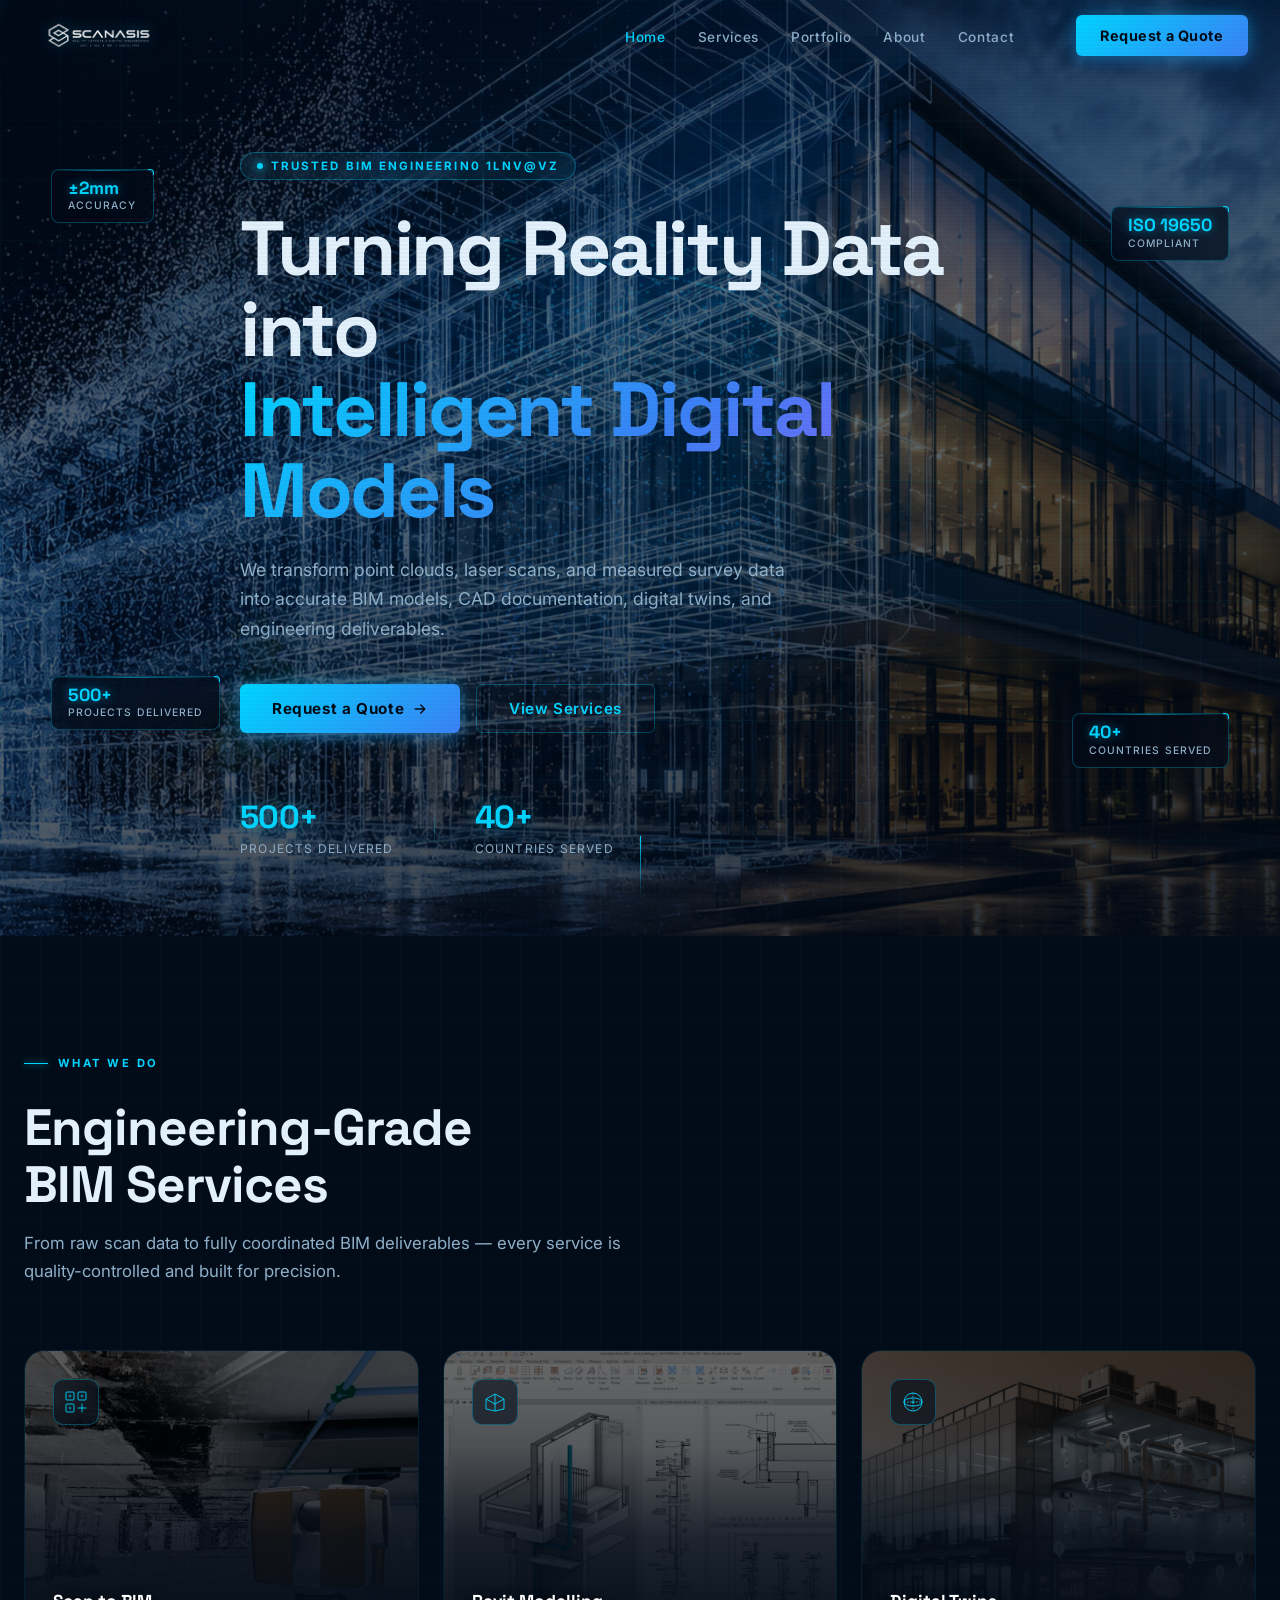
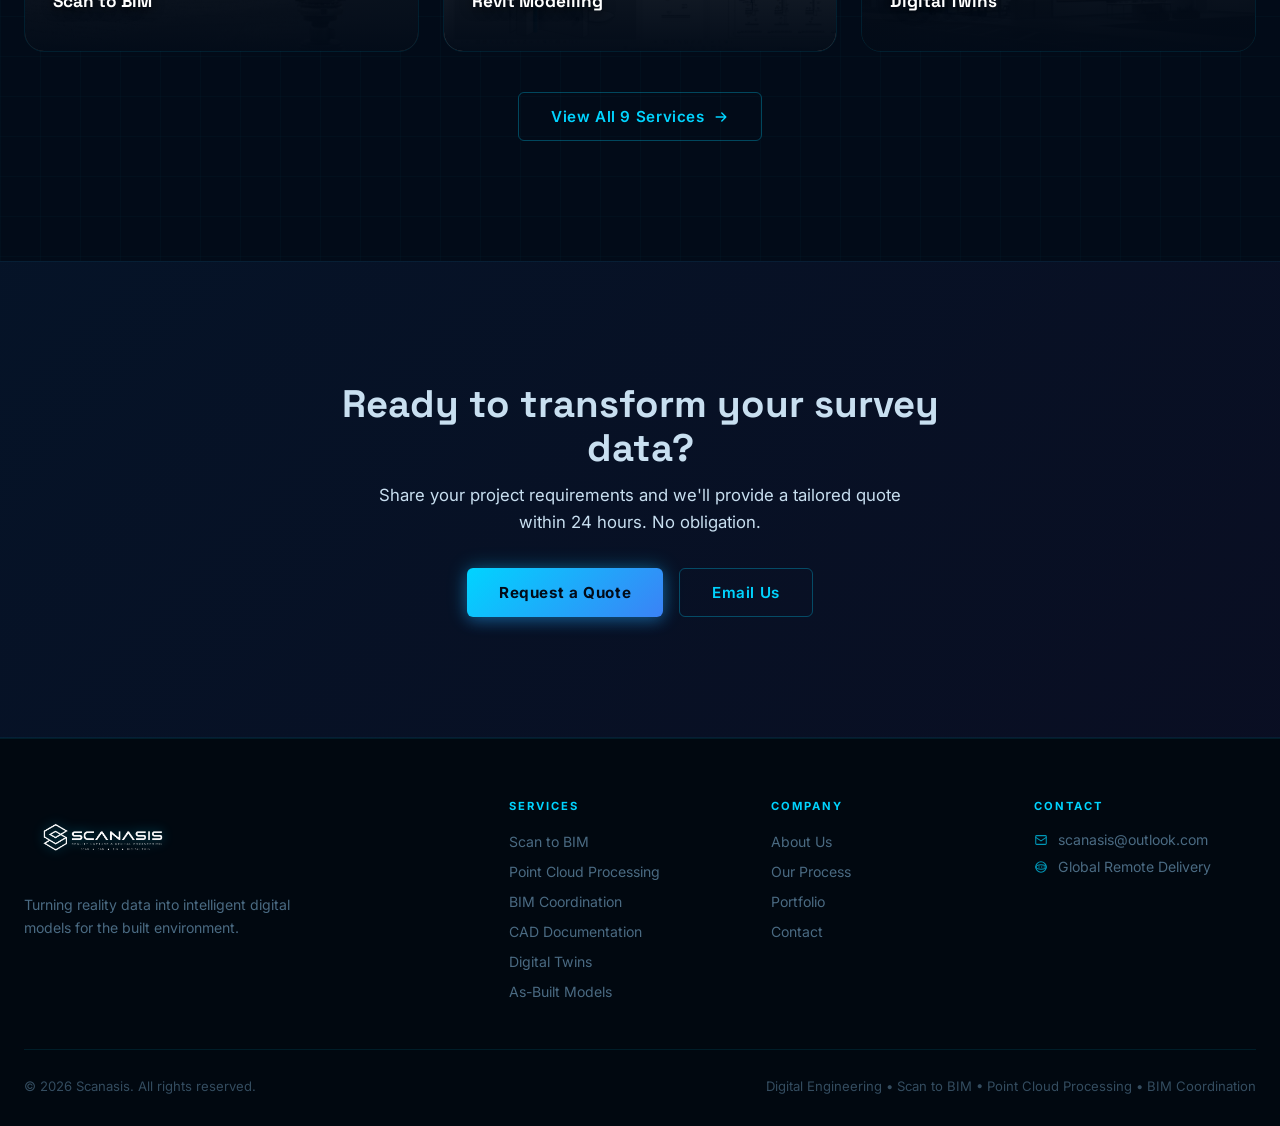
==== index.html @ 8cde8c89 "Add files via upload" ====
<!DOCTYPE html>
<html lang="en">
<head>
  <meta charset="UTF-8" />
  <meta name="viewport" content="width=device-width, initial-scale=1.0" />
  <title>Scanasis | Scan to BIM &amp; Point Cloud Processing Specialists</title>
  <meta name="description" content="Scanasis transforms point clouds, laser scans, and measured survey data into accurate BIM models, CAD documentation, digital twins, and engineering deliverables." />
  <meta name="keywords" content="Scan to BIM, Point Cloud Processing, Revit Modelling, As-Built Models, Measured Building Surveys, BIM Consulting, Digital Twins, BIM Coordination" />
  <meta name="author" content="Scanasis" />
  <meta name="robots" content="index, follow" />
  <meta property="og:title" content="Scanasis | Scan to BIM &amp; Point Cloud Processing" />
  <meta property="og:description" content="We transform point clouds, laser scans, and measured survey data into accurate BIM models, CAD documentation, digital twins, and engineering deliverables." />
  <meta property="og:image" content="assets/bim-hero.jpg" />
  <meta property="og:type" content="website" />
  <meta name="twitter:card" content="summary_large_image" />
  <link rel="preconnect" href="https://fonts.googleapis.com" />
  <link rel="preconnect" href="https://fonts.gstatic.com" crossorigin />
  <link href="https://fonts.googleapis.com/css2?family=Inter:wght@300;400;500;600;700;800;900&family=Space+Grotesk:wght@400;500;600;700&display=swap" rel="stylesheet" />
  <link rel="stylesheet" href="style.css" />
  <link rel="icon" href="data:image/svg+xml,<svg xmlns='http://www.w3.org/2000/svg' viewBox='0 0 32 32'><rect width='32' height='32' rx='6' fill='%230c1929'/><text y='22' x='4' font-size='18' fill='%233b82f6'>S</text></svg>" />
</head>
<body>

  <nav class="nav" id="nav" role="navigation" aria-label="Main navigation">
    <div class="nav-inner">
      <a href="index.html" class="nav-logo" aria-label="Scanasis Home">
        <img src="assets/scanasis-logo.png" alt="Scanasis Logo" class="nav-logo-img" />
      </a>
      <ul class="nav-links" role="list">
        <li><a href="index.html" class="nav-link" aria-current="page">Home</a></li>
        <li><a href="services.html" class="nav-link">Services</a></li>
        <li><a href="portfolio.html" class="nav-link">Portfolio</a></li>
        <li><a href="about.html" class="nav-link">About</a></li>
        <li><a href="contact.html" class="nav-link">Contact</a></li>
      </ul>
      <a href="contact.html" class="nav-cta btn btn-primary">Request a Quote</a>
      <button class="nav-toggle" id="navToggle" aria-label="Toggle navigation" aria-expanded="false">
        <span class="hamburger-line"></span>
        <span class="hamburger-line"></span>
        <span class="hamburger-line"></span>
      </button>
    </div>
    <div class="nav-mobile" id="navMobile" aria-hidden="true">
      <ul role="list">
        <li><a href="index.html" class="nav-mobile-link">Home</a></li>
        <li><a href="services.html" class="nav-mobile-link">Services</a></li>
        <li><a href="portfolio.html" class="nav-mobile-link">Portfolio</a></li>
        <li><a href="about.html" class="nav-mobile-link">About</a></li>
        <li><a href="contact.html" class="nav-mobile-link">Contact</a></li>
      </ul>
      <a href="contact.html" class="btn btn-primary nav-mobile-cta">Request a Quote</a>
    </div>
  </nav>

  <section id="home" class="hero" aria-label="Hero">
    <div class="hero-bg" role="img" aria-label="BIM point cloud visualization"></div>
    <div class="hero-overlay"></div>
    <div class="hero-grid" aria-hidden="true"></div>
    <div class="lidar-sweep" aria-hidden="true"></div>
    <canvas id="pc-canvas" aria-hidden="true"></canvas>

    <div class="hero-hud-chips" aria-hidden="true">
      <div class="hud-chip hud-chip-tl" style="--chip-del:0.7s">
        <div class="hud-chip-corner" aria-hidden="true"></div>
        <span class="hud-chip-val">±2mm</span>
        <span class="hud-chip-lbl">Accuracy</span>
      </div>
      <div class="hud-chip hud-chip-tr" style="--chip-del:1.0s">
        <div class="hud-chip-corner" aria-hidden="true"></div>
        <span class="hud-chip-val">ISO 19650</span>
        <span class="hud-chip-lbl">Compliant</span>
      </div>
      <div class="hud-chip hud-chip-bl" style="--chip-del:1.3s">
        <div class="hud-chip-corner" aria-hidden="true"></div>
        <span class="hud-chip-val">500+</span>
        <span class="hud-chip-lbl">Projects Delivered</span>
      </div>
      <div class="hud-chip hud-chip-br" style="--chip-del:1.6s">
        <div class="hud-chip-corner" aria-hidden="true"></div>
        <span class="hud-chip-val">40+</span>
        <span class="hud-chip-lbl">Countries Served</span>
      </div>
    </div>

    <div class="container hero-container">
      <div class="hero-badge reveal-fade" data-delay="0">
        <span class="badge-dot"></span>
        Trusted BIM Engineering Partner
      </div>
      <h1 class="hero-headline reveal-fade" data-delay="100">
        Turning Reality Data into<br />
        <span class="gradient-text">Intelligent Digital Models</span>
      </h1>
      <p class="hero-sub reveal-fade" data-delay="200">
        We transform point clouds, laser scans, and measured survey data into accurate BIM models,
        CAD documentation, digital twins, and engineering deliverables.
      </p>
      <div class="hero-ctas reveal-fade" data-delay="300">
        <a href="contact.html" class="btn btn-primary btn-lg">
          Request a Quote
          <svg class="btn-icon" viewBox="0 0 20 20" fill="none" xmlns="http://www.w3.org/2000/svg" aria-hidden="true">
            <path d="M4 10h12M11 5l5 5-5 5" stroke="currentColor" stroke-width="1.8" stroke-linecap="round" stroke-linejoin="round"/>
          </svg>
        </a>
        <a href="services.html" class="btn btn-ghost btn-lg">View Services</a>
      </div>
      <div class="hero-stats reveal-fade" data-delay="400">
        <div class="hero-stat">
          <span class="stat-number">500+</span>
          <span class="stat-label">Projects Delivered</span>
        </div>
        <div class="hero-stat-divider" aria-hidden="true"></div>
        <div class="hero-stat">
          <span class="stat-number">40+</span>
          <span class="stat-label">Countries Served</span>
        </div>
      </div>
    </div>
    <div class="scroll-indicator reveal-fade" data-delay="600" aria-label="Scroll down">
      <span class="scroll-line"></span>
    </div>
  </section>

  <section class="section services-section" aria-label="Featured Services">
    <div class="container">
      <div class="section-header reveal-up">
        <p class="section-tag">What We Do</p>
        <h2 class="section-title">Engineering-Grade<br />BIM Services</h2>
        <p class="section-desc">From raw scan data to fully coordinated BIM deliverables — every service is quality-controlled and built for precision.</p>
      </div>
      <div class="home-featured-grid">

        <article class="service-card reveal-card" data-delay="0" style="--tile-img:url('assets/svc-scan-bim.jpg')">
          <div class="tile-img-bg"></div>
          <div class="tile-overlay"></div>
          <div class="service-card-inner">
            <div class="service-tile-top">
              <div class="service-icon-wrap">
                <svg class="service-icon" viewBox="0 0 48 48" fill="none" xmlns="http://www.w3.org/2000/svg" aria-hidden="true">
                  <rect x="4" y="4" width="16" height="16" rx="2" stroke="currentColor" stroke-width="1.8"/>
                  <rect x="28" y="4" width="16" height="16" rx="2" stroke="currentColor" stroke-width="1.8"/>
                  <rect x="4" y="28" width="16" height="16" rx="2" stroke="currentColor" stroke-width="1.8"/>
                  <path d="M28 36h16M36 28v16" stroke="currentColor" stroke-width="1.8" stroke-linecap="round"/>
                  <circle cx="12" cy="12" r="3" fill="currentColor" opacity="0.5"/>
                  <circle cx="36" cy="12" r="3" fill="currentColor" opacity="0.5"/>
                  <circle cx="12" cy="36" r="3" fill="currentColor" opacity="0.5"/>
                </svg>
              </div>
            </div>
            <div class="service-tile-bottom">
              <h3 class="service-title">Scan to BIM</h3>
              <div class="service-tile-reveal">
                <p class="service-desc">Convert point cloud data from laser scanners into LOD-specified BIM models ready for design, construction, and facilities management.</p>
                <div class="service-tags"><span class="tag">LOD 200–400</span><span class="tag">Revit</span></div>
              </div>
            </div>
          </div>
        </article>

        <article class="service-card reveal-card" data-delay="80" style="--tile-img:url('assets/svc-revit.jpg')">
          <div class="tile-img-bg"></div>
          <div class="tile-overlay"></div>
          <div class="service-card-inner">
            <div class="service-tile-top">
              <div class="service-icon-wrap">
                <svg class="service-icon" viewBox="0 0 48 48" fill="none" xmlns="http://www.w3.org/2000/svg" aria-hidden="true">
                  <path d="M6 38V18L24 8l18 10v20L24 42 6 38z" stroke="currentColor" stroke-width="1.8" stroke-linejoin="round"/>
                  <path d="M24 8v34M6 18l18 10 18-10" stroke="currentColor" stroke-width="1.8" stroke-linejoin="round"/>
                </svg>
              </div>
            </div>
            <div class="service-tile-bottom">
              <h3 class="service-title">Revit Modelling</h3>
              <div class="service-tile-reveal">
                <p class="service-desc">Expert Autodesk Revit modelling for architectural, structural, and MEP systems with full parametric intelligence and schedule outputs.</p>
                <div class="service-tags"><span class="tag">Architectural</span><span class="tag">MEP</span></div>
              </div>
            </div>
          </div>
        </article>

        <article class="service-card reveal-card" data-delay="160" style="--tile-img:url('assets/svc-digital-twin.jpg')">
          <div class="tile-img-bg"></div>
          <div class="tile-overlay"></div>
          <div class="service-card-inner">
            <div class="service-tile-top">
              <div class="service-icon-wrap">
                <svg class="service-icon" viewBox="0 0 48 48" fill="none" xmlns="http://www.w3.org/2000/svg" aria-hidden="true">
                  <ellipse cx="24" cy="24" rx="18" ry="18" stroke="currentColor" stroke-width="1.8"/>
                  <ellipse cx="24" cy="24" rx="18" ry="8" stroke="currentColor" stroke-width="1.8"/>
                  <path d="M24 6v36M6 24h36" stroke="currentColor" stroke-width="1.5" stroke-dasharray="3 3"/>
                  <circle cx="24" cy="24" r="3" fill="currentColor" opacity="0.6"/>
                </svg>
              </div>
            </div>
            <div class="service-tile-bottom">
              <h3 class="service-title">Digital Twins</h3>
              <div class="service-tile-reveal">
                <p class="service-desc">Intelligent digital replicas of physical assets that integrate live data, enabling facility monitoring, predictive maintenance, and lifecycle management.</p>
                <div class="service-tags"><span class="tag">IoT Ready</span><span class="tag">GIS</span></div>
              </div>
            </div>
          </div>
        </article>

      </div>
      <div class="home-services-cta-wrap reveal-up" data-delay="200">
        <a href="services.html" class="btn btn-ghost btn-lg">
          View All 9 Services
          <svg class="btn-icon" viewBox="0 0 20 20" fill="none" xmlns="http://www.w3.org/2000/svg" aria-hidden="true">
            <path d="M4 10h12M11 5l5 5-5 5" stroke="currentColor" stroke-width="1.8" stroke-linecap="round" stroke-linejoin="round"/>
          </svg>
        </a>
      </div>
    </div>
  </section>

  <section class="section cta-section" aria-label="Get in Touch">
    <div class="container">
      <div class="cta-content reveal-up">
        <h2 class="cta-headline">Ready to transform your survey data?</h2>
        <p class="cta-sub">Share your project requirements and we'll provide a tailored quote within 24 hours. No obligation.</p>
        <div class="cta-actions">
          <a href="contact.html" class="btn btn-primary btn-lg">Request a Quote</a>
          <a href="mailto:scanasis@outlook.com" class="btn btn-ghost btn-lg">Email Us</a>
        </div>
      </div>
    </div>
  </section>

  <footer class="footer" role="contentinfo">
    <div class="container footer-container">
      <div class="footer-top">
        <div class="footer-brand">
          <a href="index.html" class="footer-logo" aria-label="Scanasis Home">
            <img src="assets/scanasis-logo.png" alt="Scanasis" class="footer-logo-img" loading="lazy" />
          </a>
          <p class="footer-tagline">Turning reality data into intelligent digital models for the built environment.</p>
        </div>
        <div class="footer-col">
          <h4 class="footer-col-title">Services</h4>
          <ul class="footer-links" role="list">
            <li><a href="services.html" class="footer-link">Scan to BIM</a></li>
            <li><a href="services.html" class="footer-link">Point Cloud Processing</a></li>
            <li><a href="services.html" class="footer-link">BIM Coordination</a></li>
            <li><a href="services.html" class="footer-link">CAD Documentation</a></li>
            <li><a href="services.html" class="footer-link">Digital Twins</a></li>
            <li><a href="services.html" class="footer-link">As-Built Models</a></li>
          </ul>
        </div>
        <div class="footer-col">
          <h4 class="footer-col-title">Company</h4>
          <ul class="footer-links" role="list">
            <li><a href="about.html" class="footer-link">About Us</a></li>
            <li><a href="services.html" class="footer-link">Our Process</a></li>
            <li><a href="portfolio.html" class="footer-link">Portfolio</a></li>
            <li><a href="contact.html" class="footer-link">Contact</a></li>
          </ul>
        </div>
        <div class="footer-col">
          <h4 class="footer-col-title">Contact</h4>
          <ul class="footer-links footer-contact-list" role="list">
            <li>
              <svg viewBox="0 0 16 16" fill="none" xmlns="http://www.w3.org/2000/svg" aria-hidden="true">
                <path d="M2 4a1 1 0 011-1h10a1 1 0 011 1v8a1 1 0 01-1 1H3a1 1 0 01-1-1V4z" stroke="currentColor" stroke-width="1.2"/>
                <path d="M2 5l6 4 6-4" stroke="currentColor" stroke-width="1.2" stroke-linecap="round"/>
              </svg>
              <a href="mailto:scanasis@outlook.com" class="footer-link">scanasis@outlook.com</a>
            </li>
            <li>
              <svg viewBox="0 0 16 16" fill="none" xmlns="http://www.w3.org/2000/svg" aria-hidden="true">
                <circle cx="8" cy="8" r="6" stroke="currentColor" stroke-width="1.2"/>
                <ellipse cx="8" cy="8" rx="6" ry="2.5" stroke="currentColor" stroke-width="1.2"/>
                <path d="M2 8h12" stroke="currentColor" stroke-width="1.2" stroke-dasharray="1.5 1.5"/>
              </svg>
              Global Remote Delivery
            </li>
          </ul>
        </div>
      </div>
      <div class="footer-bottom">
        <p class="footer-copy">&copy; <span id="year"></span> Scanasis. All rights reserved.</p>
        <p class="footer-legal">Digital Engineering &bull; Scan to BIM &bull; Point Cloud Processing &bull; BIM Coordination</p>
      </div>
    </div>
  </footer>

  <script src="script.js"></script>
</body>
</html>
---- style.css ----
/* ================================================================
   SCANASIS — FUTURISTIC INTERFACE
   ================================================================ */

*, *::before, *::after { box-sizing: border-box; margin: 0; padding: 0; }

html { scroll-behavior: smooth; -webkit-font-smoothing: antialiased; cursor: none; }

body {
  font-family: 'Inter', system-ui, sans-serif;
  background: #020b18;
  color: #c8dff0;
  min-height: 100vh;
  overflow-x: hidden;
  cursor: none;
}

a, button { cursor: none; }

:root {
  --bg:          #020b18;
  --bg-deep:     #010810;
  --surface:     rgba(6, 20, 40, 0.85);
  --surface-2:   rgba(8, 28, 55, 0.7);
  --cyan:        #00d4ff;
  --cyan-dim:    rgba(0, 212, 255, 0.12);
  --cyan-glow:   rgba(0, 212, 255, 0.4);
  --blue:        #3b82f6;
  --blue-dim:    rgba(59, 130, 246, 0.15);
  --purple:      #a855f7;
  --text:        #e2f0fb;
  --text-soft:   #8fafc8;
  --muted:       #4a6a82;
  --line:        rgba(0, 212, 255, 0.1);
  --line-glow:   rgba(0, 212, 255, 0.3);
  --accent:      #00d4ff;
  --radius-sm:   6px;
  --radius:      12px;
  --radius-lg:   20px;
  --font-display: 'Space Grotesk', 'Inter', sans-serif;
  --font-body:    'Inter', system-ui, sans-serif;
  --nav-h:       72px;
  --section-v:   120px;
  --container:   1280px;
  --duration:    0.6s;
  --ease-out:    cubic-bezier(0.16, 1, 0.3, 1);
  --ease-spring: cubic-bezier(0.34, 1.56, 0.64, 1);
}

/* ─── CUSTOM CURSOR ─────────────────────────────────────────── */
#cursor-dot {
  position: fixed;
  top: 0; left: 0;
  width: 6px; height: 6px;
  background: var(--cyan);
  border-radius: 50%;
  pointer-events: none;
  z-index: 99999;
  transform: translate(-50%, -50%);
  box-shadow: 0 0 8px var(--cyan), 0 0 20px var(--cyan-glow);
  transition: width 0.2s, height 0.2s;
}

#cursor-ring {
  position: fixed;
  top: 0; left: 0;
  width: 36px; height: 36px;
  border: 1.5px solid rgba(0, 212, 255, 0.5);
  border-radius: 50%;
  pointer-events: none;
  z-index: 99998;
  transform: translate(-50%, -50%);
  transition: width 0.35s var(--ease-spring), height 0.35s var(--ease-spring), border-color 0.3s, background 0.3s;
}

body.cursor-hover #cursor-dot { width: 10px; height: 10px; }
body.cursor-hover #cursor-ring {
  width: 56px; height: 56px;
  border-color: var(--cyan);
  background: rgba(0,212,255,0.04);
}
body.cursor-click #cursor-ring { width: 24px; height: 24px; border-color: var(--cyan); }

/* ─── SCANLINES ─────────────────────────────────────────────── */
#scanlines {
  position: fixed;
  inset: 0;
  pointer-events: none;
  z-index: 9997;
  background: repeating-linear-gradient(0deg, transparent, transparent 2px, rgba(0,0,0,0.03) 2px, rgba(0,0,0,0.03) 4px);
  opacity: 0.6;
}

/* ─── GLOBAL BG CANVAS ──────────────────────────────────────── */
#bg-canvas {
  position: fixed;
  inset: 0;
  pointer-events: none;
  z-index: 0;
}

/* ─── CONTAINER ─────────────────────────────────────────────── */
.container {
  width: min(var(--container), 100% - 48px);
  margin-inline: auto;
  position: relative;
  z-index: 1;
}

/* ─── TYPOGRAPHY ────────────────────────────────────────────── */
.section-tag {
  font-size: 0.7rem;
  font-weight: 700;
  letter-spacing: 0.22em;
  text-transform: uppercase;
  color: var(--cyan);
  margin-bottom: 14px;
  display: flex;
  align-items: center;
  gap: 10px;
}

.section-tag::before {
  content: '';
  display: block;
  width: 24px; height: 1px;
  background: var(--cyan);
  box-shadow: 0 0 6px var(--cyan);
}

.section-title {
  font-family: var(--font-display);
  font-size: clamp(2rem, 4vw, 3.2rem);
  font-weight: 700;
  line-height: 1.1;
  color: var(--text);
  letter-spacing: -0.02em;
}

.section-desc {
  font-size: 1.05rem;
  color: var(--text-soft);
  line-height: 1.7;
  max-width: 600px;
}

.section-header {
  display: flex;
  flex-direction: column;
  gap: 16px;
  margin-bottom: 64px;
}

.gradient-text {
  background: linear-gradient(135deg, var(--cyan) 0%, var(--blue) 50%, var(--purple) 100%);
  -webkit-background-clip: text;
  -webkit-text-fill-color: transparent;
  background-clip: text;
  display: inline-block;
}

/* ─── BUTTONS ───────────────────────────────────────────────── */
.btn {
  display: inline-flex;
  align-items: center;
  gap: 8px;
  font-family: var(--font-body);
  font-size: 0.9rem;
  font-weight: 600;
  letter-spacing: 0.04em;
  border-radius: 6px;
  text-decoration: none;
  border: none;
  padding: 12px 24px;
  position: relative;
  overflow: hidden;
  transition: transform 0.2s var(--ease-spring), box-shadow 0.3s;
  will-change: transform;
}

.btn-lg { padding: 14px 32px; font-size: 0.95rem; }

.btn-primary {
  background: linear-gradient(135deg, var(--cyan) 0%, var(--blue) 100%);
  color: #020b18;
  font-weight: 700;
  box-shadow: 0 0 20px rgba(0,212,255,0.3), 0 4px 15px rgba(59,130,246,0.3);
}

.btn-primary:hover {
  box-shadow: 0 0 40px rgba(0,212,255,0.5), 0 8px 30px rgba(59,130,246,0.4);
  transform: translateY(-2px);
}

.btn-ghost {
  background: transparent;
  color: var(--cyan);
  border: 1px solid rgba(0,212,255,0.3);
}

.btn-ghost:hover {
  border-color: var(--cyan);
  box-shadow: 0 0 20px rgba(0,212,255,0.15), inset 0 0 20px rgba(0,212,255,0.05);
  transform: translateY(-2px);
}

.btn-icon {
  width: 16px; height: 16px;
  transition: transform 0.3s var(--ease-spring);
  flex-shrink: 0;
}
.btn:hover .btn-icon { transform: translateX(4px); }

/* ─── SECTION BASE ──────────────────────────────────────────── */
.section { padding-block: var(--section-v); position: relative; }

/* ─── NAVIGATION ────────────────────────────────────────────── */
.nav {
  position: fixed;
  top: 0; left: 0; right: 0;
  z-index: 1000;
  height: var(--nav-h);
  transition: background 0.4s, backdrop-filter 0.4s, border-color 0.4s;
  border-bottom: 1px solid transparent;
}

.nav.scrolled {
  background: rgba(2, 11, 24, 0.92);
  backdrop-filter: blur(20px) saturate(180%);
  border-bottom-color: var(--line);
  box-shadow: 0 0 30px rgba(0,212,255,0.04);
}

.nav-inner {
  display: flex;
  align-items: center;
  height: 100%;
  gap: 40px;
  padding-inline: 32px;
}

.nav-logo {
  display: flex;
  align-items: center;
  gap: 10px;
  text-decoration: none;
  flex-shrink: 0;
}

.nav-logo-img {
  width: 132px; height: 60px; object-fit: contain;
  filter: drop-shadow(0 0 8px var(--cyan-glow));
}

.nav-logo-text {
  font-family: var(--font-display);
  font-size: 1.15rem;
  font-weight: 700;
  color: var(--text);
  letter-spacing: 0.05em;
}

.nav-links { display: flex; list-style: none; gap: 4px; margin-left: auto; }

.nav-link {
  font-size: 0.85rem;
  font-weight: 500;
  color: var(--text-soft);
  text-decoration: none;
  padding: 6px 14px;
  border-radius: 4px;
  transition: color 0.2s;
  letter-spacing: 0.05em;
  position: relative;
}

.nav-link::after {
  content: '';
  position: absolute;
  bottom: 2px; left: 50%; right: 50%;
  height: 1px;
  background: var(--cyan);
  box-shadow: 0 0 6px var(--cyan);
  transition: left 0.3s var(--ease-out), right 0.3s var(--ease-out);
}

.nav-link:hover { color: var(--cyan); }
.nav-link:hover::after { left: 14px; right: 14px; }

.nav-cta { margin-left: 8px; }

.nav-toggle {
  display: none;
  flex-direction: column;
  gap: 5px;
  background: none;
  border: none;
  padding: 8px;
  margin-left: auto;
}

.hamburger-line {
  display: block;
  width: 22px; height: 2px;
  background: var(--cyan);
  box-shadow: 0 0 6px var(--cyan-glow);
  border-radius: 2px;
  transition: transform 0.3s, opacity 0.3s;
}

.nav-mobile {
  display: none;
  background: rgba(2,11,24,0.97);
  backdrop-filter: blur(20px);
  border-bottom: 1px solid var(--line);
  padding: 20px 32px;
}

.nav-mobile ul { list-style: none; display: flex; flex-direction: column; gap: 4px; }

.nav-mobile-link {
  display: block;
  padding: 12px 16px;
  color: var(--text-soft);
  text-decoration: none;
  font-size: 0.95rem;
  border-radius: 6px;
  transition: color 0.2s, background 0.2s;
}

.nav-mobile-link:hover { color: var(--cyan); background: var(--cyan-dim); }
.nav-mobile-cta { width: 100%; justify-content: center; margin-top: 12px; }

/* ─── HERO ──────────────────────────────────────────────────── */
.hero {
  min-height: 100vh;
  display: flex;
  align-items: center;
  position: relative;
  overflow: hidden;
  padding-top: var(--nav-h);
}

.hero-bg {
  position: absolute;
  inset: -10%;
  background-image: url('assets/bim-hero.jpg');
  background-size: cover;
  background-position: center;
  will-change: transform;
  transform-origin: center center;
}

.hero-overlay {
  position: absolute;
  inset: 0;
  background:
    radial-gradient(ellipse 80% 60% at 60% 40%, rgba(0,212,255,0.05) 0%, transparent 70%),
    linear-gradient(160deg, rgba(2,11,24,0.8) 0%, rgba(2,11,24,0.55) 40%, rgba(2,11,24,0.88) 100%);
}

.hero-grid {
  position: absolute;
  inset: 0;
  background-image:
    linear-gradient(rgba(0,212,255,0.05) 1px, transparent 1px),
    linear-gradient(90deg, rgba(0,212,255,0.05) 1px, transparent 1px);
  background-size: 60px 60px;
  mask-image: radial-gradient(ellipse 100% 80% at 50% 50%, black 40%, transparent 100%);
  animation: gridPulse 5s ease-in-out infinite;
}

@keyframes gridPulse {
  0%, 100% { opacity: 0.4; }
  50% { opacity: 0.9; }
}

.hero-container {
  position: relative;
  z-index: 2;
  padding-block: 80px;
  max-width: 800px;
}

.hero-badge {
  display: inline-flex;
  align-items: center;
  gap: 8px;
  font-size: 0.72rem;
  font-weight: 700;
  letter-spacing: 0.18em;
  text-transform: uppercase;
  color: var(--cyan);
  border: 1px solid rgba(0,212,255,0.3);
  border-radius: 100px;
  padding: 6px 16px;
  background: rgba(0,212,255,0.05);
  backdrop-filter: blur(8px);
  margin-bottom: 28px;
}

.badge-dot {
  width: 6px; height: 6px;
  background: var(--cyan);
  border-radius: 50%;
  box-shadow: 0 0 8px var(--cyan);
  animation: badgePulse 2s ease-in-out infinite;
}

@keyframes badgePulse {
  0%, 100% { opacity: 1; transform: scale(1); }
  50% { opacity: 0.4; transform: scale(0.7); }
}

.hero-headline {
  font-family: var(--font-display);
  font-size: clamp(2.8rem, 6vw, 5rem);
  font-weight: 800;
  line-height: 1.05;
  letter-spacing: -0.03em;
  color: var(--text);
  margin-bottom: 24px;
}

.hero-sub {
  font-size: 1.1rem;
  color: var(--text-soft);
  line-height: 1.7;
  max-width: 560px;
  margin-bottom: 40px;
}

.hero-ctas { display: flex; gap: 16px; flex-wrap: wrap; margin-bottom: 64px; }

.hero-stats { display: flex; gap: 40px; align-items: center; }

.hero-stat { display: flex; flex-direction: column; gap: 4px; }

.stat-number {
  font-family: var(--font-display);
  font-size: 2rem;
  font-weight: 800;
  color: var(--cyan);
  text-shadow: 0 0 20px var(--cyan-glow);
  letter-spacing: -0.02em;
}

.stat-label {
  font-size: 0.75rem;
  color: var(--text-soft);
  letter-spacing: 0.1em;
  text-transform: uppercase;
}

.hero-stat-divider {
  width: 1px; height: 40px;
  background: linear-gradient(to bottom, transparent, var(--line-glow), transparent);
}

.scroll-indicator { position: absolute; bottom: 40px; left: 50%; transform: translateX(-50%); z-index: 2; }

.scroll-line {
  display: block;
  width: 1px; height: 60px;
  background: linear-gradient(to bottom, var(--cyan), transparent);
  margin: 0 auto;
  animation: scrollPulse 2s ease-in-out infinite;
}

@keyframes scrollPulse {
  0% { opacity: 0; transform: scaleY(0); transform-origin: top; }
  50% { opacity: 1; transform: scaleY(1); }
  100% { opacity: 0; transform: scaleY(1); transform-origin: bottom; }
}

/* ─── SERVICES ──────────────────────────────────────────────── */
.services-section { background: var(--bg); }

.services-section::before {
  content: '';
  position: absolute;
  inset: 0;
  background-image:
    linear-gradient(rgba(0,212,255,0.025) 1px, transparent 1px),
    linear-gradient(90deg, rgba(0,212,255,0.025) 1px, transparent 1px);
  background-size: 40px 40px;
  pointer-events: none;
}

.services-grid {
  display: grid;
  grid-template-columns: repeat(3, 1fr);
  gap: 20px;
}

/* ── Image Tile Card ── */
.service-card {
  position: relative;
  overflow: hidden;
  border-radius: var(--radius-lg);
  min-height: 300px;
  border: 1px solid rgba(0,212,255,0.1);
  transition: border-color 0.4s, box-shadow 0.4s;
  cursor: none;
}

.service-card:hover {
  border-color: rgba(0,212,255,0.35);
  box-shadow: 0 0 40px rgba(0,212,255,0.12), 0 16px 48px rgba(0,0,0,0.5);
}

/* Photo background layer */
.tile-img-bg {
  position: absolute;
  inset: 0;
  background-image: var(--tile-img);
  background-size: cover;
  background-position: center;
  transition: transform 0.8s var(--ease-out), filter 0.6s;
  filter: brightness(0.45) saturate(0.6) hue-rotate(170deg);
}

.service-card:hover .tile-img-bg {
  transform: scale(1.07);
  filter: brightness(0.6) saturate(0.85) hue-rotate(170deg);
}

/* Gradient overlay — deep at bottom, fades to transparent at top */
.tile-overlay {
  position: absolute;
  inset: 0;
  background:
    linear-gradient(to top,
      rgba(2,11,24,0.98) 0%,
      rgba(2,11,24,0.75) 38%,
      rgba(2,11,24,0.25) 68%,
      rgba(2,11,24,0.05) 100%);
  z-index: 1;
}

/* Cyan edge glow on hover */
.tile-overlay::after {
  content: '';
  position: absolute;
  inset: 0;
  opacity: 0;
  border-radius: inherit;
  background: radial-gradient(circle at var(--mx,50%) var(--my,50%), rgba(0,212,255,0.1), transparent 60%);
  transition: opacity 0.4s;
}

.service-card:hover .tile-overlay::after { opacity: 1; }

/* Card content sits above overlay */
.service-card-inner {
  position: relative;
  z-index: 2;
  padding: 28px 28px 28px;
  height: 100%;
  min-height: 300px;
  display: flex;
  flex-direction: column;
  justify-content: space-between;
}

/* Icon at the top */
.service-tile-top { display: flex; align-items: flex-start; }

/* Title + reveal at the bottom */
.service-tile-bottom { display: flex; flex-direction: column; gap: 10px; }

.service-icon-wrap {
  width: 46px; height: 46px;
  border-radius: 10px;
  background: rgba(2,11,24,0.6);
  border: 1px solid rgba(0,212,255,0.3);
  backdrop-filter: blur(8px);
  display: flex;
  align-items: center;
  justify-content: center;
  transition: background 0.3s, border-color 0.3s, box-shadow 0.3s;
  flex-shrink: 0;
}

.service-card:hover .service-icon-wrap {
  background: rgba(0,212,255,0.15);
  border-color: var(--cyan);
  box-shadow: 0 0 20px rgba(0,212,255,0.3);
}

.service-icon {
  width: 24px; height: 24px;
  color: var(--cyan);
  transition: transform 0.4s var(--ease-spring);
}

.service-card:hover .service-icon { transform: scale(1.15) rotate(5deg); }

.service-title {
  font-family: var(--font-display);
  font-size: 1.08rem;
  font-weight: 700;
  color: #fff;
  text-shadow: 0 2px 12px rgba(0,0,0,0.8);
  transition: color 0.3s;
  line-height: 1.25;
}

.service-card:hover .service-title { color: var(--cyan); }

/* Description + tags slide up on hover */
.service-tile-reveal {
  overflow: hidden;
  max-height: 0;
  opacity: 0;
  transition: max-height 0.45s var(--ease-out), opacity 0.35s ease;
  display: flex;
  flex-direction: column;
  gap: 10px;
}

.service-card:hover .service-tile-reveal {
  max-height: 180px;
  opacity: 1;
}

.service-desc {
  font-size: 0.84rem;
  color: rgba(200,224,240,0.88);
  line-height: 1.65;
}

.service-tags { display: flex; gap: 7px; flex-wrap: wrap; }

.tag {
  font-size: 0.68rem;
  font-weight: 600;
  letter-spacing: 0.08em;
  padding: 3px 10px;
  border-radius: 100px;
  border: 1px solid rgba(0,212,255,0.3);
  color: var(--cyan);
  background: rgba(0,212,255,0.08);
  backdrop-filter: blur(4px);
  transition: background 0.3s, border-color 0.3s;
}

.service-card:hover .tag {
  border-color: rgba(0,212,255,0.5);
  background: rgba(0,212,255,0.15);
}

/* Wide VDC card spans full width */
.service-card-wide {
  grid-column: 1 / -1;
  min-height: 220px;
}

.service-card-wide .service-card-inner {
  flex-direction: row;
  align-items: center;
  gap: 40px;
  min-height: 220px;
}

.service-card-wide .service-tile-bottom {
  flex: 1;
}

.service-card-wide .service-tile-reveal {
  max-height: none;
  opacity: 1;
}

.service-card-wide .service-title {
  font-size: 1.3rem;
}

.service-vdc-content { flex: 1; }

/* ─── PROCESS ───────────────────────────────────────────────── */
.process-section { position: relative; overflow: hidden; }

.process-bg-img {
  position: absolute;
  inset: 0;
  background-image: url('assets/about-bg.jpg');
  background-size: cover;
  background-position: center;
  filter: brightness(0.12) saturate(0.3) hue-rotate(185deg);
}

.process-overlay {
  position: absolute;
  inset: 0;
  background:
    radial-gradient(ellipse 60% 80% at 10% 50%, rgba(0,212,255,0.07) 0%, transparent 60%),
    linear-gradient(160deg, rgba(2,11,24,0.94) 0%, rgba(2,11,24,0.82) 50%, rgba(2,11,24,0.96) 100%);
}

.process-container { position: relative; z-index: 1; }

.section-tag-light { color: var(--cyan); }
.section-title-light { color: var(--text); }
.section-desc-light { color: var(--text-soft); }

.process-steps { display: flex; flex-direction: column; gap: 0; max-width: 800px; }

.process-step {
  display: grid;
  grid-template-columns: 64px 2px 1fr;
  gap: 0 28px;
  position: relative;
}

.step-number-wrap {
  display: flex;
  align-items: flex-start;
  justify-content: flex-end;
  padding-top: 4px;
}

.step-number {
  font-family: var(--font-display);
  font-size: 0.72rem;
  font-weight: 800;
  color: var(--cyan);
  letter-spacing: 0.1em;
  text-shadow: 0 0 10px var(--cyan-glow);
  width: 36px; height: 36px;
  border-radius: 50%;
  border: 1px solid rgba(0,212,255,0.3);
  display: flex;
  align-items: center;
  justify-content: center;
  background: rgba(0,212,255,0.06);
  transition: background 0.3s, border-color 0.3s, box-shadow 0.3s;
  flex-shrink: 0;
}

.process-step:hover .step-number {
  background: rgba(0,212,255,0.15);
  border-color: var(--cyan);
  box-shadow: 0 0 20px rgba(0,212,255,0.35);
}

.step-connector {
  width: 2px;
  background: linear-gradient(to bottom, rgba(0,212,255,0.3), rgba(0,212,255,0.04));
  min-height: 100%;
}

.process-step-last .step-connector { background: none; }

.step-content { padding-bottom: 48px; padding-top: 4px; }

.step-title {
  font-family: var(--font-display);
  font-size: 1.1rem;
  font-weight: 700;
  color: var(--text);
  margin-bottom: 10px;
  transition: color 0.3s;
}

.process-step:hover .step-title { color: var(--cyan); }

.step-desc {
  font-size: 0.9rem;
  color: var(--text-soft);
  line-height: 1.7;
  margin-bottom: 14px;
}

.step-formats { list-style: none; display: flex; flex-direction: column; gap: 4px; }

.step-formats li {
  font-size: 0.78rem;
  color: var(--muted);
  letter-spacing: 0.06em;
  position: relative;
  padding-left: 14px;
}

.step-formats li::before { content: '›'; position: absolute; left: 0; color: var(--cyan); }

/* ─── INDUSTRIES ────────────────────────────────────────────── */
.industries-section { background: var(--bg-deep); position: relative; }

.industries-section::before {
  content: '';
  position: absolute;
  inset: 0;
  background: radial-gradient(ellipse 70% 50% at 50% 0%, rgba(0,212,255,0.04), transparent 70%);
  pointer-events: none;
}

.industries-feature {
  position: relative;
  border-radius: var(--radius-lg);
  overflow: hidden;
  margin-bottom: 48px;
  border: 1px solid var(--line);
  box-shadow: 0 0 40px rgba(0,212,255,0.04);
  transition: box-shadow 0.4s, border-color 0.4s;
}

.industries-feature:hover {
  border-color: rgba(0,212,255,0.2);
  box-shadow: 0 0 60px rgba(0,212,255,0.1);
}

.industries-img {
  width: 100%;
  aspect-ratio: 21/6;
  object-fit: cover;
  display: block;
  filter: saturate(0.4) brightness(0.65) hue-rotate(185deg);
  transition: filter 0.5s, transform 0.6s;
}

.industries-feature:hover .industries-img {
  filter: saturate(0.6) brightness(0.8) hue-rotate(185deg);
  transform: scale(1.025);
}

.industries-img-overlay {
  position: absolute;
  inset: 0;
  background: linear-gradient(to right, rgba(2,11,24,0.5) 0%, transparent 25%, transparent 75%, rgba(2,11,24,0.5) 100%);
  pointer-events: none;
}

.industries-grid {
  display: grid;
  grid-template-columns: repeat(4, 1fr);
  gap: 20px;
}

/* ── Industry Image Tile ── */
.industry-card {
  position: relative;
  overflow: hidden;
  border-radius: var(--radius);
  min-height: 230px;
  border: 1px solid rgba(0,212,255,0.1);
  transition: border-color 0.4s, box-shadow 0.4s, transform 0.35s var(--ease-out);
  cursor: none;
}

.industry-card:hover {
  border-color: rgba(0,212,255,0.35);
  box-shadow: 0 0 36px rgba(0,212,255,0.12), 0 14px 40px rgba(0,0,0,0.55);
  transform: translateY(-5px);
}

/* Trigger shared tile-img-bg zoom on hover */
.industry-card:hover .tile-img-bg {
  transform: scale(1.08);
  filter: brightness(0.6) saturate(0.85) hue-rotate(170deg);
}

.industry-card:hover .tile-overlay::after { opacity: 1; }

/* Inner layout identical to service tiles */
.industry-card .service-card-inner {
  min-height: 230px;
}

.industry-icon {
  width: 42px; height: 42px;
  border-radius: 10px;
  background: rgba(2,11,24,0.6);
  border: 1px solid rgba(0,212,255,0.3);
  backdrop-filter: blur(8px);
  display: flex;
  align-items: center;
  justify-content: center;
  color: var(--cyan);
  transition: all 0.3s;
  flex-shrink: 0;
}

.industry-card:hover .industry-icon {
  background: rgba(0,212,255,0.15);
  border-color: var(--cyan);
  box-shadow: 0 0 15px rgba(0,212,255,0.3);
}

.industry-icon svg { width: 20px; height: 20px; }

.industry-name {
  font-family: var(--font-display);
  font-size: 1rem;
  font-weight: 700;
  color: #fff;
  text-shadow: 0 2px 12px rgba(0,0,0,0.8);
  transition: color 0.3s;
  line-height: 1.25;
}

.industry-card:hover .industry-name { color: var(--cyan); }

.industry-desc {
  font-size: 0.8rem;
  color: rgba(200,224,240,0.85);
  line-height: 1.6;
}

/* ─── ABOUT ─────────────────────────────────────────────────── */
.about-section { background: var(--bg); position: relative; }

.about-section::before {
  content: '';
  position: absolute;
  right: 0; top: 0; bottom: 0;
  width: 50%;
  background: radial-gradient(ellipse 80% 60% at 80% 50%, rgba(59,130,246,0.04), transparent 70%);
  pointer-events: none;
}

.about-container {
  display: grid;
  grid-template-columns: 1fr 1fr;
  gap: 80px;
  align-items: center;
}

.about-visual { position: relative; }

.about-img-primary-wrap {
  border-radius: var(--radius-lg);
  overflow: hidden;
  border: 1px solid var(--line);
  position: relative;
  box-shadow: 0 0 40px rgba(0,212,255,0.05);
  transition: box-shadow 0.4s, border-color 0.4s;
}

.about-img-primary-wrap:hover {
  border-color: rgba(0,212,255,0.2);
  box-shadow: 0 0 60px rgba(0,212,255,0.1);
}

.about-img-primary {
  width: 100%;
  aspect-ratio: 4/3;
  object-fit: cover;
  display: block;
  filter: saturate(0.55) brightness(0.8) hue-rotate(185deg);
  transition: filter 0.5s, transform 0.5s;
}

.about-img-primary-wrap:hover .about-img-primary {
  filter: saturate(0.75) brightness(0.95) hue-rotate(185deg);
  transform: scale(1.03);
}

.about-img-secondary-wrap {
  position: absolute;
  bottom: -32px; right: -32px;
  width: 55%;
  border-radius: var(--radius);
  overflow: hidden;
  border: 1px solid rgba(0,212,255,0.2);
  box-shadow: 0 0 30px rgba(0,212,255,0.1), 0 16px 40px rgba(0,0,0,0.4);
  transition: all 0.4s;
}

.about-img-secondary-wrap:hover {
  border-color: var(--cyan);
  box-shadow: 0 0 50px rgba(0,212,255,0.2), 0 16px 60px rgba(0,0,0,0.5);
  transform: scale(1.03);
}

.about-img-secondary {
  width: 100%;
  aspect-ratio: 4/3;
  object-fit: cover;
  display: block;
  filter: saturate(0.45) brightness(0.75) hue-rotate(185deg);
}

.about-stat-badge {
  position: absolute;
  top: -20px; left: -20px;
  background: linear-gradient(135deg, rgba(0,212,255,0.14), rgba(59,130,246,0.08));
  border: 1px solid rgba(0,212,255,0.3);
  border-radius: 10px;
  padding: 14px 20px;
  display: flex;
  flex-direction: column;
  gap: 2px;
  backdrop-filter: blur(10px);
  box-shadow: 0 0 20px rgba(0,212,255,0.1);
}

.about-stat-num {
  font-family: var(--font-display);
  font-size: 1.4rem;
  font-weight: 800;
  color: var(--cyan);
  text-shadow: 0 0 10px var(--cyan-glow);
}

.about-stat-txt {
  font-size: 0.72rem;
  font-weight: 600;
  color: var(--text-soft);
  letter-spacing: 0.08em;
}

.about-content { display: flex; flex-direction: column; gap: 20px; }

.about-title { font-size: clamp(1.8rem, 3vw, 2.6rem); line-height: 1.15; }

.about-lead { font-size: 1.05rem; color: var(--text); line-height: 1.7; }

.about-body { font-size: 0.92rem; color: var(--text-soft); line-height: 1.75; }

.why-grid {
  display: grid;
  grid-template-columns: 1fr 1fr;
  gap: 16px;
  margin-top: 8px;
}

.why-card {
  display: flex;
  gap: 14px;
  align-items: flex-start;
  background: var(--surface);
  border: 1px solid var(--line);
  border-radius: var(--radius);
  padding: 18px 20px;
  transition: all 0.3s;
}

.why-card:hover {
  border-color: rgba(0,212,255,0.28);
  background: rgba(0,212,255,0.04);
  box-shadow: 0 0 20px rgba(0,212,255,0.06);
  transform: translateY(-3px);
}

.why-icon {
  width: 36px; height: 36px;
  flex-shrink: 0;
  border-radius: 8px;
  background: rgba(0,212,255,0.07);
  border: 1px solid rgba(0,212,255,0.14);
  display: flex;
  align-items: center;
  justify-content: center;
  color: var(--cyan);
  transition: all 0.3s;
}

.why-card:hover .why-icon {
  background: rgba(0,212,255,0.14);
  border-color: var(--cyan);
  box-shadow: 0 0 12px rgba(0,212,255,0.2);
}

.why-icon svg { width: 18px; height: 18px; }

.why-title {
  font-size: 0.88rem;
  font-weight: 700;
  color: var(--text);
  margin-bottom: 4px;
  transition: color 0.3s;
}

.why-card:hover .why-title { color: var(--cyan); }
.why-desc { font-size: 0.8rem; color: var(--text-soft); line-height: 1.55; }

/* ─── CONTACT ───────────────────────────────────────────────── */
.contact-section { background: var(--bg-deep); position: relative; overflow: hidden; }

.contact-bg-glow {
  position: absolute;
  top: 50%; left: 50%;
  transform: translate(-50%, -50%);
  width: 800px; height: 500px;
  border-radius: 50%;
  background: radial-gradient(ellipse, rgba(0,212,255,0.05), transparent 70%);
  pointer-events: none;
}

.contact-container {
  display: grid;
  grid-template-columns: 1fr 1fr;
  gap: 80px;
  align-items: start;
}

.contact-copy { padding-top: 0; }

.contact-headline {
  font-family: var(--font-display);
  font-size: clamp(1.6rem, 3vw, 2.4rem);
  font-weight: 700;
  color: var(--text);
  line-height: 1.2;
  margin-bottom: 16px;
}

.contact-sub {
  font-size: 0.95rem;
  color: var(--text-soft);
  line-height: 1.7;
  margin-bottom: 32px;
}

.contact-trust { display: flex; flex-direction: column; gap: 12px; margin-bottom: 32px; }

.trust-badge {
  display: flex;
  align-items: center;
  gap: 10px;
  font-size: 0.83rem;
  font-weight: 600;
  color: var(--text-soft);
  letter-spacing: 0.04em;
}

.trust-badge svg { width: 14px; height: 14px; color: var(--cyan); flex-shrink: 0; }

.contact-direct { font-size: 0.88rem; color: var(--muted); margin-top: 8px; }

.contact-email-link {
  color: var(--cyan);
  text-decoration: none;
  font-weight: 600;
  transition: text-shadow 0.3s;
}

.contact-email-link:hover { text-shadow: 0 0 10px var(--cyan-glow); }

.contact-form-wrap {
  background: var(--surface);
  border: 1px solid var(--line);
  border-radius: var(--radius-lg);
  padding: 40px;
  backdrop-filter: blur(10px);
  transition: border-color 0.4s, box-shadow 0.4s;
  position: relative;
  overflow: hidden;
}

.contact-form-wrap::before {
  content: '';
  position: absolute;
  top: 0; left: 0; right: 0;
  height: 1px;
  background: linear-gradient(to right, transparent, var(--cyan), transparent);
  opacity: 0.4;
}

.contact-form-wrap:hover {
  border-color: rgba(0,212,255,0.2);
  box-shadow: 0 0 40px rgba(0,212,255,0.06);
}

.contact-form { display: flex; flex-direction: column; gap: 20px; }

.form-row { display: grid; grid-template-columns: 1fr 1fr; gap: 16px; }

.form-group { display: flex; flex-direction: column; gap: 6px; }

.form-label {
  font-size: 0.75rem;
  font-weight: 700;
  color: var(--text-soft);
  letter-spacing: 0.1em;
  text-transform: uppercase;
}

.form-required { color: var(--cyan); margin-left: 2px; }

.form-input {
  width: 100%;
  background: rgba(0,212,255,0.03);
  border: 1px solid var(--line);
  border-radius: var(--radius-sm);
  color: var(--text);
  font-family: var(--font-body);
  font-size: 0.9rem;
  padding: 11px 14px;
  transition: border-color 0.3s, background 0.3s, box-shadow 0.3s;
  outline: none;
  appearance: none;
  -webkit-appearance: none;
}

.form-input::placeholder { color: var(--muted); opacity: 0.6; }

.form-input:hover {
  border-color: rgba(0,212,255,0.2);
  background: rgba(0,212,255,0.05);
}

.form-input:focus {
  border-color: var(--cyan);
  background: rgba(0,212,255,0.06);
  box-shadow: 0 0 0 3px rgba(0,212,255,0.1);
}

.form-input.is-invalid {
  border-color: #f87171;
  box-shadow: 0 0 0 3px rgba(248,113,113,0.1);
}

.form-select {
  background-image: url("data:image/svg+xml,%3Csvg xmlns='http://www.w3.org/2000/svg' viewBox='0 0 16 16' fill='%2300d4ff'%3E%3Cpath d='M4 6l4 4 4-4'/%3E%3C/svg%3E");
  background-repeat: no-repeat;
  background-position: right 12px center;
  background-size: 16px;
  padding-right: 36px;
}

.form-select option { background: #061428; color: var(--text); }

.form-textarea { resize: vertical; min-height: 120px; line-height: 1.6; }

.form-error { font-size: 0.78rem; color: #f87171; min-height: 16px; display: block; }

.form-submit { width: 100%; justify-content: center; margin-top: 4px; }

.form-spinner {
  width: 18px; height: 18px;
  display: none;
  animation: spin 0.8s linear infinite;
  flex-shrink: 0;
}

@keyframes spin { from { transform: rotate(0deg); } to { transform: rotate(360deg); } }

.form-submit.submitting .form-submit-label { opacity: 0.5; }
.form-submit.submitting .form-submit-icon { display: none; }
.form-submit.submitting .form-spinner { display: block; }
.form-submit:disabled { opacity: 0.7; transform: none !important; }

.form-status[hidden] { display: none; }

.form-status {
  display: flex;
  align-items: flex-start;
  gap: 10px;
  padding: 14px 16px;
  border-radius: var(--radius-sm);
  font-size: 0.88rem;
  line-height: 1.55;
}

.form-status svg { width: 18px; height: 18px; flex-shrink: 0; margin-top: 1px; }

.form-status-success {
  background: rgba(52,211,153,0.08);
  border: 1px solid rgba(52,211,153,0.25);
  color: #6ee7b7;
}

.form-status-error {
  background: rgba(248,113,113,0.08);
  border: 1px solid rgba(248,113,113,0.25);
  color: #fca5a5;
}

/* ─── FOOTER ────────────────────────────────────────────────── */
.footer { background: var(--bg-deep); border-top: 1px solid var(--line); padding-block: 60px 32px; }

.footer-container { display: flex; flex-direction: column; gap: 48px; }

.footer-top { display: grid; grid-template-columns: 2fr 1fr 1fr 1fr; gap: 40px; align-items: start; }

.footer-logo { display: flex; align-items: center; gap: 10px; margin-bottom: 16px; text-decoration: none; }

.footer-logo-img {
  width: 156px; height: 78px; object-fit: contain;
  filter: drop-shadow(0 0 6px var(--cyan-glow));
}

.footer-logo-text { font-family: var(--font-display); font-size: 1.1rem; font-weight: 700; color: var(--text); }

.footer-tagline { font-size: 0.88rem; color: var(--muted); line-height: 1.65; max-width: 280px; }

.footer-col-title {
  font-size: 0.7rem;
  font-weight: 700;
  letter-spacing: 0.18em;
  text-transform: uppercase;
  color: var(--cyan);
  margin-bottom: 18px;
}

.footer-links { display: flex; flex-direction: column; gap: 10px; list-style: none; }

.footer-link {
  font-size: 0.88rem;
  color: var(--muted);
  text-decoration: none;
  transition: color 0.2s, padding-left 0.2s;
}

.footer-link:hover { color: var(--cyan); padding-left: 6px; }

.footer-contact-list li { display: flex; align-items: flex-start; gap: 10px; font-size: 0.88rem; color: var(--muted); }

.footer-contact-list svg { width: 14px; height: 14px; flex-shrink: 0; margin-top: 2px; color: var(--cyan); opacity: 0.7; }

.footer-bottom {
  display: flex;
  justify-content: space-between;
  align-items: center;
  border-top: 1px solid var(--line);
  padding-top: 28px;
  gap: 16px;
  flex-wrap: wrap;
}

.footer-copy, .footer-legal { font-size: 0.82rem; color: var(--muted); opacity: 0.7; }

/* ─── REVEAL ANIMATIONS ─────────────────────────────────────── */
[class*="reveal-"] {
  opacity: 0;
  transition: opacity var(--duration) var(--ease-out), transform var(--duration) var(--ease-out);
}

.reveal-fade  { transform: translateY(10px); }
.reveal-up    { transform: translateY(40px); }
.reveal-left  { transform: translateX(-40px); }
.reveal-right { transform: translateX(40px); }
.reveal-card  { transform: translateY(30px); }
.reveal-step  { transform: translateX(-20px); }

.in-view { opacity: 1 !important; transform: none !important; }

/* ─── GLITCH ────────────────────────────────────────────────── */
@keyframes glitch1 {
  0%   { opacity: 0; transform: translateX(0); }
  20%  { opacity: 1; transform: translateX(-3px); }
  40%  { opacity: 0; transform: translateX(3px); }
  60%  { opacity: 1; transform: translateX(-1px); }
  100% { opacity: 0; transform: translateX(0); }
}

@keyframes glitch2 {
  0%   { opacity: 0; transform: translateX(0); }
  20%  { opacity: 1; transform: translateX(3px); }
  40%  { opacity: 0; transform: translateX(-3px); }
  60%  { opacity: 1; transform: translateX(1px); }
  100% { opacity: 0; transform: translateX(0); }
}

/* ─── RESPONSIVE ────────────────────────────────────────────── */
@media (max-width: 1024px) {
  :root { --section-v: 96px; }
  .services-grid { grid-template-columns: repeat(2, 1fr); }
  .service-card-wide { grid-column: span 2; }
  .industries-grid { grid-template-columns: repeat(3, 1fr); }
  .about-container { grid-template-columns: 1fr; gap: 60px; }
  .about-visual { max-width: 600px; margin-inline: auto; }
  .about-img-secondary-wrap { right: 0; }
  .contact-container { grid-template-columns: 1fr; gap: 44px; }
  .footer-top { grid-template-columns: 1fr 1fr; gap: 32px; }
  .footer-brand { grid-column: span 2; }
}

@media (max-width: 768px) {
  :root { --section-v: 80px; --nav-h: 64px; }
  .nav-links, .nav-cta { display: none; }
  .nav-toggle { display: flex; }
  .nav-mobile { display: block; }
  .hero-headline { font-size: clamp(2rem, 8vw, 3rem); }
  .hero-ctas { flex-direction: column; align-items: flex-start; gap: 12px; }
  .hero-ctas .btn { width: 100%; justify-content: center; }
  .hero-stats { gap: 24px; }
  .services-grid { grid-template-columns: 1fr; border-radius: var(--radius-lg); }
  .service-card-wide { grid-column: span 1; }
  .service-card-wide .service-card-inner { flex-direction: column; }
  .process-step { grid-template-columns: 48px 32px 1fr; gap: 0 16px; }
  .industries-grid { grid-template-columns: repeat(2, 1fr); }
  .about-img-secondary-wrap { right: 0; width: 50%; }
  .why-grid { grid-template-columns: 1fr; }
  .contact-container { grid-template-columns: 1fr; gap: 40px; }
  .form-row { grid-template-columns: 1fr; }
  .footer-top { grid-template-columns: 1fr; }
  .footer-brand { grid-column: auto; }
  .footer-bottom { flex-direction: column; text-align: center; }
  #cursor-dot, #cursor-ring, #scanlines { display: none; }
  body, a, button { cursor: auto; }
}

@media (max-width: 480px) {
  .hero-stats { flex-direction: column; gap: 16px; }
  .hero-stat-divider { display: none; }
  .industries-grid { grid-template-columns: 1fr; }
  .about-img-secondary-wrap { display: none; }
  .about-stat-badge { top: 12px; right: 12px; }
}

@media (prefers-reduced-motion: reduce) {
  * { animation-duration: 0.01ms !important; transition-duration: 0.01ms !important; }
  html { scroll-behavior: auto; }
  .hero-bg { transform: none !important; }
  #scanlines, #bg-canvas { display: none; }
}

/* ─── LAYOUT FIXES ──────────────────────────────────────────── */
.industry-card-center { grid-column: auto; }
.service-card-wide { grid-column: auto; }
.service-card-wide .service-card-inner { flex-direction: column; align-items: stretch; gap: 14px; }
.service-vdc-content { flex: initial; }

/* ================================================================
   ENHANCEMENT PACK — v4
   ================================================================ */

/* ─── LIDAR SWEEP (hero) ────────────────────────────────────── */
.lidar-sweep {
  position: absolute;
  top: 0; left: 0;
  width: 100%; height: 100%;
  pointer-events: none;
  z-index: 1;
  overflow: hidden;
}
.lidar-sweep::after {
  content: '';
  position: absolute;
  top: 0; left: -100%;
  width: 100%; height: 3px;
  background: linear-gradient(90deg, transparent 0%, rgba(0,212,255,0.0) 20%, rgba(0,212,255,0.7) 50%, rgba(0,212,255,0.0) 80%, transparent 100%);
  box-shadow: 0 0 20px rgba(0,212,255,0.5), 0 0 60px rgba(0,212,255,0.2);
  animation: lidarH 5s ease-in-out infinite 2s;
}
@keyframes lidarH {
  0%   { top:  8%; left: -100%; opacity:0; }
  5%   { opacity:1; }
  95%  { opacity:1; }
  100% { top: 85%;  left:  100%; opacity:0; }
}

/* ─── POINT CLOUD CANVAS ────────────────────────────────────── */
#pc-canvas {
  position: absolute;
  inset: 0;
  width: 100%; height: 100%;
  pointer-events: none;
  z-index: 1;
  opacity: 0.22;
}

/* ─── HERO HUD CHIPS ────────────────────────────────────────── */
.hero-hud-chips {
  position: absolute;
  inset: 0;
  pointer-events: none;
  z-index: 4;
}
.hud-chip {
  position: absolute;
  background: rgba(2,11,24,0.72);
  border: 1px solid rgba(0,212,255,0.28);
  backdrop-filter: blur(12px);
  border-radius: 8px;
  padding: 10px 16px;
  display: flex;
  flex-direction: column;
  gap: 2px;
  opacity: 0;
  animation: chipIn 0.6s var(--ease-out) var(--chip-del, 0.5s) forwards;
  animation-play-state: paused;
}
.hero.booted .hud-chip { animation-play-state: running; }
@keyframes chipIn {
  0%   { opacity: 0; transform: translateY(8px); }
  100% { opacity: 1; transform: none; }
}
.hud-chip::before {
  content: '';
  position: absolute;
  top: 0; left: 0; right: 0;
  height: 1px;
  background: linear-gradient(90deg, transparent, rgba(0,212,255,0.5), transparent);
}
.hud-chip-corner {
  position: absolute;
  width: 6px; height: 6px;
  top: -1px; right: -1px;
  border-top: 1.5px solid var(--cyan);
  border-right: 1.5px solid var(--cyan);
  border-radius: 0 4px 0 0;
}
.hud-chip-val {
  font-family: var(--font-display);
  font-size: 1.1rem;
  font-weight: 700;
  color: var(--cyan);
  line-height: 1;
  text-shadow: 0 0 10px rgba(0,212,255,0.5);
}
.hud-chip-lbl {
  font-size: 0.65rem;
  font-weight: 500;
  letter-spacing: 0.1em;
  text-transform: uppercase;
  color: var(--text-soft);
}
.hud-chip-tl { top: 18%; left: 4%;  animation-name: chipInLeft;  }
.hud-chip-tr { top: 22%; right: 4%; animation-name: chipInRight; }
.hud-chip-bl { bottom: 22%; left: 4%;  animation-name: chipInLeft;  }
.hud-chip-br { bottom: 18%; right: 4%; animation-name: chipInRight; }
@keyframes chipInLeft  { from { opacity:0; transform:translateX(-12px); } to { opacity:1; transform:none; } }
@keyframes chipInRight { from { opacity:0; transform:translateX(12px);  } to { opacity:1; transform:none; } }

/* Hide chips on mobile */
@media (max-width: 1024px) { .hero-hud-chips { display: none; } }

/* ─── SCAN BEAM (cards) ─────────────────────────────────────── */
.service-card::after,
.industry-card::after,
.pf-card::after {
  content: '';
  position: absolute;
  top: 0; left: -80px;
  width: 80px; height: 100%;
  background: linear-gradient(90deg, transparent, rgba(0,212,255,0.35), transparent);
  pointer-events: none;
  z-index: 20;
  opacity: 0;
}
.service-card.in-view::after  { animation: scanBeam 0.9s ease-out forwards; animation-delay: calc(var(--delay, 0) * 1ms + 0.2s); }
.industry-card.in-view::after { animation: scanBeam 0.9s ease-out forwards; animation-delay: calc(var(--delay, 0) * 1ms + 0.2s); }
.pf-card.in-view::after       { animation: scanBeam 0.9s ease-out forwards; animation-delay: calc(var(--delay, 0) * 1ms + 0.2s); }
@keyframes scanBeam {
  0%   { left: -80px; opacity: 1; }
  100% { left: 110%;  opacity: 0; }
}

/* ─── PORTFOLIO ─────────────────────────────────────────────── */
.portfolio-section { background: var(--bg-deep); }

.portfolio-filters {
  display: flex;
  flex-wrap: wrap;
  gap: 10px;
  margin-bottom: 48px;
}
.pf-btn {
  font-family: var(--font-body);
  font-size: 0.78rem;
  font-weight: 600;
  letter-spacing: 0.06em;
  color: var(--text-soft);
  background: rgba(6,20,40,0.7);
  border: 1px solid var(--line);
  border-radius: 999px;
  padding: 7px 18px;
  cursor: none;
  transition: all 0.25s;
}
.pf-btn:hover  { border-color: rgba(0,212,255,0.35); color: var(--text); }
.pf-btn.active { background: var(--cyan); border-color: var(--cyan); color: #020b18; }

.portfolio-grid {
  display: grid;
  grid-template-columns: repeat(4, 1fr);
  gap: 20px;
}
.pf-card {
  position: relative;
  overflow: hidden;
  border-radius: var(--radius);
  min-height: 240px;
  border: 1px solid rgba(0,212,255,0.1);
  transition: border-color 0.4s, box-shadow 0.4s, transform 0.35s var(--ease-out), opacity 0.4s;
  cursor: none;
}
.pf-card:hover {
  border-color: rgba(0,212,255,0.35);
  box-shadow: 0 0 36px rgba(0,212,255,0.12), 0 14px 40px rgba(0,0,0,0.55);
  transform: translateY(-5px);
}
.pf-card:hover .tile-img-bg { transform: scale(1.08); filter: brightness(0.55) saturate(0.8) hue-rotate(170deg); }
.pf-card.pf-hidden { display: none; }

.pf-card-inner {
  position: absolute;
  inset: 0;
  display: flex;
  flex-direction: column;
  justify-content: space-between;
  padding: 16px;
  z-index: 3;
}
.pf-sector-tag {
  display: inline-flex;
  align-self: flex-start;
  font-size: 0.65rem;
  font-weight: 700;
  letter-spacing: 0.12em;
  text-transform: uppercase;
  color: var(--cyan);
  background: rgba(0,212,255,0.1);
  border: 1px solid rgba(0,212,255,0.22);
  border-radius: 999px;
  padding: 4px 10px;
  backdrop-filter: blur(8px);
}
.pf-card-body { }
.pf-title {
  font-family: var(--font-display);
  font-size: 0.95rem;
  font-weight: 700;
  color: #fff;
  text-shadow: 0 2px 12px rgba(0,0,0,0.9);
  line-height: 1.25;
  margin-bottom: 4px;
}
.pf-meta {
  font-size: 0.72rem;
  color: rgba(200,224,240,0.75);
}

@media (max-width: 1024px) { .portfolio-grid { grid-template-columns: repeat(3, 1fr); } }
@media (max-width: 768px)  { .portfolio-grid { grid-template-columns: repeat(2, 1fr); } }
@media (max-width: 480px)  { .portfolio-grid { grid-template-columns: 1fr; } }

/* ─── BEFORE / AFTER ────────────────────────────────────────── */
.ba-section { background: var(--bg); overflow: hidden; }

.ba-slider {
  position: relative;
  border-radius: var(--radius-lg);
  overflow: hidden;
  border: 1px solid rgba(0,212,255,0.15);
  user-select: none;
  height: 520px;
  cursor: col-resize;
  box-shadow: 0 0 60px rgba(0,212,255,0.06), 0 24px 80px rgba(0,0,0,0.5);
}
.ba-before, .ba-after {
  position: absolute;
  inset: 0;
}
.ba-before img, .ba-after img {
  width: 100%; height: 100%;
  object-fit: cover;
  display: block;
  filter: brightness(0.7) saturate(0.9) hue-rotate(170deg);
  pointer-events: none;
}
.ba-before { z-index: 1; }
.ba-after {
  z-index: 2;
  clip-path: inset(0 50% 0 0);
  transition: clip-path 0.0s;
}
.ba-handle {
  position: absolute;
  top: 0; bottom: 0;
  left: 50%;
  transform: translateX(-50%);
  z-index: 10;
  display: flex;
  flex-direction: column;
  align-items: center;
  cursor: col-resize;
}
.ba-line {
  position: absolute;
  top: 0; bottom: 0;
  left: 50%;
  width: 2px;
  transform: translateX(-50%);
  background: var(--cyan);
  box-shadow: 0 0 12px rgba(0,212,255,0.6), 0 0 30px rgba(0,212,255,0.2);
}
.ba-knob {
  position: absolute;
  top: 50%;
  transform: translate(-50%, -50%);
  width: 44px; height: 44px;
  background: var(--cyan);
  border-radius: 50%;
  display: flex;
  align-items: center;
  justify-content: center;
  color: #020b18;
  box-shadow: 0 0 20px rgba(0,212,255,0.5), 0 0 40px rgba(0,212,255,0.2);
  transition: transform 0.2s var(--ease-spring);
}
.ba-knob:hover, .ba-slider:active .ba-knob { transform: translate(-50%, -50%) scale(1.15); }
.ba-knob svg { width: 18px; height: 18px; }
.ba-label {
  position: absolute;
  bottom: 20px;
  font-size: 0.72rem;
  font-weight: 700;
  letter-spacing: 0.12em;
  text-transform: uppercase;
  background: rgba(2,11,24,0.7);
  border: 1px solid rgba(0,212,255,0.2);
  border-radius: 999px;
  padding: 6px 14px;
  backdrop-filter: blur(8px);
  color: var(--text);
  z-index: 15;
  pointer-events: none;
}
.ba-label-l { left: 20px; z-index: 3; }
.ba-label-r { right: 20px; z-index: 15; color: var(--cyan); }

@media (max-width: 768px) { .ba-slider { height: 340px; } }

/* ─── TESTIMONIALS ──────────────────────────────────────────── */
.testimonials-section { background: var(--bg-deep); }

.testimonials-wrap {
  margin-bottom: 72px;
}
.testimonials-track {
  display: grid;
  grid-template-columns: repeat(3, 1fr);
  gap: 24px;
  margin-bottom: 32px;
}
.tcard {
  background: var(--surface);
  border: 1px solid var(--line);
  border-radius: var(--radius-lg);
  padding: 36px 32px 32px;
  position: relative;
  overflow: hidden;
  transition: border-color 0.3s, box-shadow 0.3s, transform 0.3s var(--ease-out), opacity 0.5s;
}
.tcard.tcard-hidden { opacity: 0.25; transform: scale(0.98); }
.tcard::before {
  content: '';
  position: absolute;
  inset: 0;
  background: linear-gradient(135deg, rgba(0,212,255,0.04), transparent);
  opacity: 0;
  transition: opacity 0.4s;
}
.tcard:hover::before { opacity: 1; }
.tcard:hover { border-color: rgba(0,212,255,0.25); box-shadow: 0 8px 40px rgba(0,212,255,0.07); }
.tcard-quote {
  font-family: Georgia, serif;
  font-size: 5rem;
  line-height: 0.6;
  color: var(--cyan);
  opacity: 0.18;
  margin-bottom: 20px;
  user-select: none;
}
.tcard-text {
  font-size: 0.92rem;
  line-height: 1.75;
  color: var(--text-soft);
  margin-bottom: 28px;
}
.tcard-author {
  display: flex;
  align-items: center;
  gap: 14px;
}
.tcard-avatar {
  width: 40px; height: 40px;
  border-radius: 50%;
  background: linear-gradient(135deg, rgba(0,212,255,0.2), rgba(59,130,246,0.2));
  border: 1px solid rgba(0,212,255,0.25);
  display: flex;
  align-items: center;
  justify-content: center;
  font-family: var(--font-display);
  font-size: 0.72rem;
  font-weight: 700;
  color: var(--cyan);
  flex-shrink: 0;
}
.tcard-name {
  font-weight: 600;
  font-size: 0.85rem;
  color: var(--text);
  margin-bottom: 2px;
}
.tcard-role {
  font-size: 0.72rem;
  color: var(--muted);
}
.testimonials-nav {
  display: flex;
  align-items: center;
  justify-content: center;
  gap: 16px;
}
.tcard-prev, .tcard-next {
  width: 36px; height: 36px;
  border-radius: 50%;
  background: var(--surface);
  border: 1px solid var(--line);
  color: var(--text-soft);
  display: flex;
  align-items: center;
  justify-content: center;
  cursor: none;
  transition: all 0.25s;
}
.tcard-prev:hover, .tcard-next:hover { border-color: var(--cyan); color: var(--cyan); }
.tcard-prev svg, .tcard-next svg { width: 18px; height: 18px; }
.testimonials-dots { display: flex; gap: 8px; }
.tdot {
  width: 8px; height: 8px;
  border-radius: 50%;
  background: var(--line);
  border: none;
  cursor: none;
  transition: all 0.3s;
}
.tdot.active { background: var(--cyan); width: 24px; border-radius: 4px; box-shadow: 0 0 8px rgba(0,212,255,0.5); }

/* hide dot nav on large screens — show all 3 tcard at once */
@media (min-width: 769px) { .testimonials-nav { display: none; } }
@media (max-width: 768px) {
  .testimonials-track { grid-template-columns: 1fr; }
  .tcard { display: none; }
  .tcard.tcard-active { display: block; }
}

/* ─── LOGO TICKER ───────────────────────────────────────────── */
.logo-ticker-wrap {
  text-align: center;
  padding-top: 56px;
  border-top: 1px solid var(--line);
}
.logo-ticker-label {
  font-size: 0.7rem;
  letter-spacing: 0.16em;
  text-transform: uppercase;
  color: var(--muted);
  margin-bottom: 28px;
}
.logo-ticker {
  overflow: hidden;
  mask-image: linear-gradient(90deg, transparent 0%, black 15%, black 85%, transparent 100%);
  -webkit-mask-image: linear-gradient(90deg, transparent 0%, black 15%, black 85%, transparent 100%);
}
.logo-ticker-inner {
  display: flex;
  gap: 64px;
  width: max-content;
  animation: logoScroll 28s linear infinite;
}
.logo-item {
  font-family: var(--font-display);
  font-size: 0.82rem;
  font-weight: 700;
  letter-spacing: 0.08em;
  text-transform: uppercase;
  color: var(--muted);
  white-space: nowrap;
  transition: color 0.3s;
}
.logo-item:hover { color: var(--text-soft); }
@keyframes logoScroll {
  0%   { transform: translateX(0); }
  100% { transform: translateX(-50%); }
}

/* ================================================================
   MULTIPAGE — page hero, CTA section, active nav, home featured
   ================================================================ */

/* Active nav link for current page */
.nav-link[aria-current="page"] { color: var(--cyan); }

/* ─── PAGE HERO ─────────────────────────────────────────────── */
.page-hero {
  padding: 140px 0 64px;
  background: var(--bg-deep);
  position: relative;
  border-bottom: 1px solid rgba(0,212,255,.07);
}
.page-hero::before {
  content: '';
  position: absolute;
  inset: 0;
  background: radial-gradient(ellipse 70% 100% at 50% 0%, rgba(59,130,246,.07) 0%, transparent 70%);
  pointer-events: none;
}
.page-breadcrumb {
  display: flex;
  align-items: center;
  gap: .5rem;
  font-size: .78rem;
  color: var(--text-muted);
  margin-bottom: 1.5rem;
  position: relative;
}
.page-breadcrumb a {
  color: var(--cyan);
  text-decoration: none;
  transition: opacity .2s;
}
.page-breadcrumb a:hover { opacity: .75; }
.page-breadcrumb-sep { opacity: .35; }
.page-hero-tag {
  font: 600 .72rem/1 'Space Grotesk', sans-serif;
  letter-spacing: .14em;
  text-transform: uppercase;
  color: var(--cyan);
  display: flex;
  align-items: center;
  gap: .6rem;
  margin-bottom: 1rem;
  position: relative;
}
.page-hero-tag::before {
  content: '';
  width: 2rem;
  height: 1px;
  background: var(--cyan);
  flex-shrink: 0;
}
.page-hero-title {
  font: 700 clamp(1.9rem, 5vw, 3.2rem)/1.1 'Space Grotesk', sans-serif;
  color: var(--white);
  margin-bottom: .75rem;
  position: relative;
}
.page-hero-desc {
  color: var(--text-muted);
  font-size: 1.05rem;
  max-width: 58ch;
  line-height: 1.65;
  position: relative;
}

/* ─── CTA SECTION ───────────────────────────────────────────── */
.cta-section {
  background: linear-gradient(135deg, rgba(59,130,246,.07) 0%, rgba(168,85,247,.05) 100%);
  border-top: 1px solid rgba(0,212,255,.07);
  border-bottom: 1px solid rgba(0,212,255,.07);
  text-align: center;
}
.cta-content { max-width: 640px; margin: 0 auto; }
.cta-headline {
  font: 700 clamp(1.6rem, 3.5vw, 2.4rem)/1.15 'Space Grotesk', sans-serif;
  color: var(--white);
  margin-bottom: .75rem;
}
.cta-sub {
  color: var(--text-muted);
  font-size: 1.05rem;
  max-width: 52ch;
  margin: 0 auto 2rem;
  line-height: 1.6;
}
.cta-actions {
  display: flex;
  gap: 1rem;
  justify-content: center;
  flex-wrap: wrap;
}

/* ─── HOME FEATURED SERVICES STRIP ─────────────────────────── */
.home-featured-grid {
  display: grid;
  grid-template-columns: repeat(3, 1fr);
  gap: 1.5rem;
}
.home-services-cta-wrap {
  text-align: center;
  margin-top: 2.5rem;
}

@media (max-width: 900px) {
  .home-featured-grid { grid-template-columns: repeat(2, 1fr); }
}
@media (max-width: 600px) {
  .home-featured-grid { grid-template-columns: 1fr; }
  .page-hero { padding: 120px 0 44px; }
  .cta-actions { flex-direction: column; align-items: center; }
}
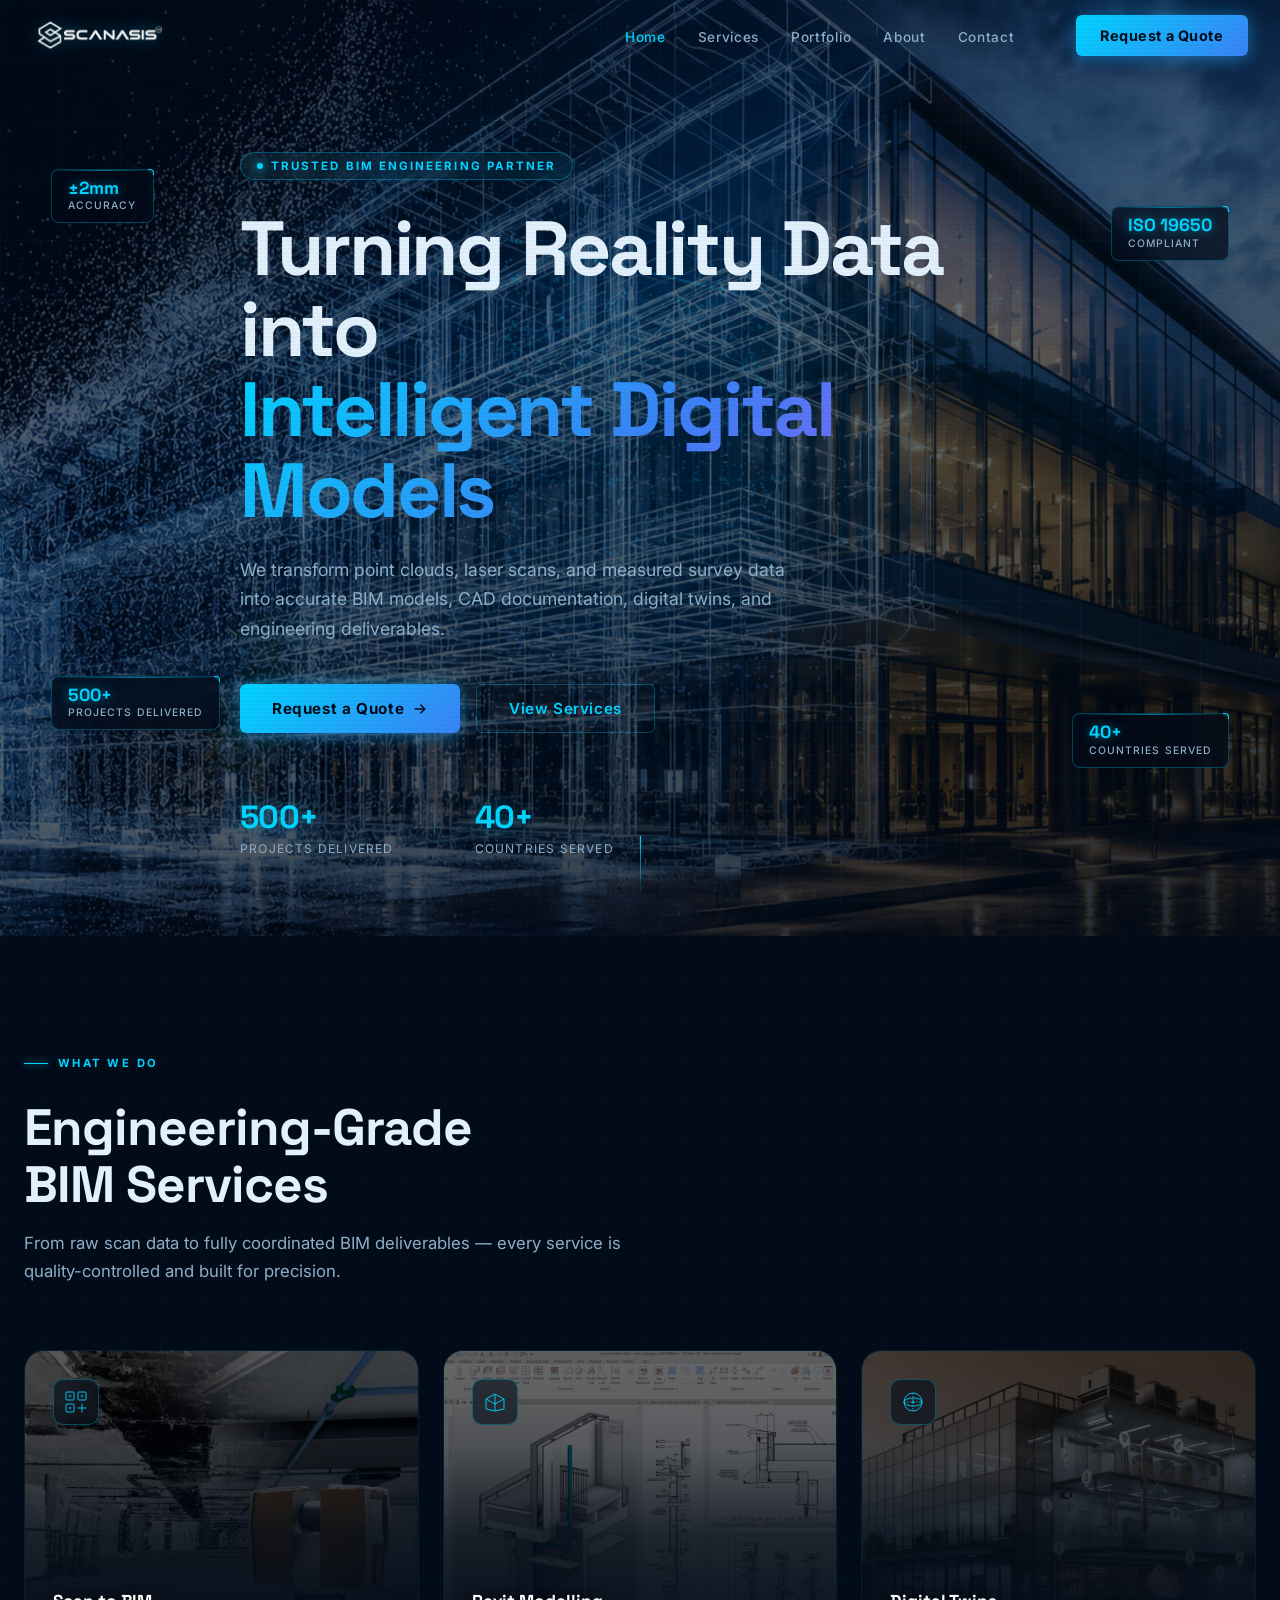
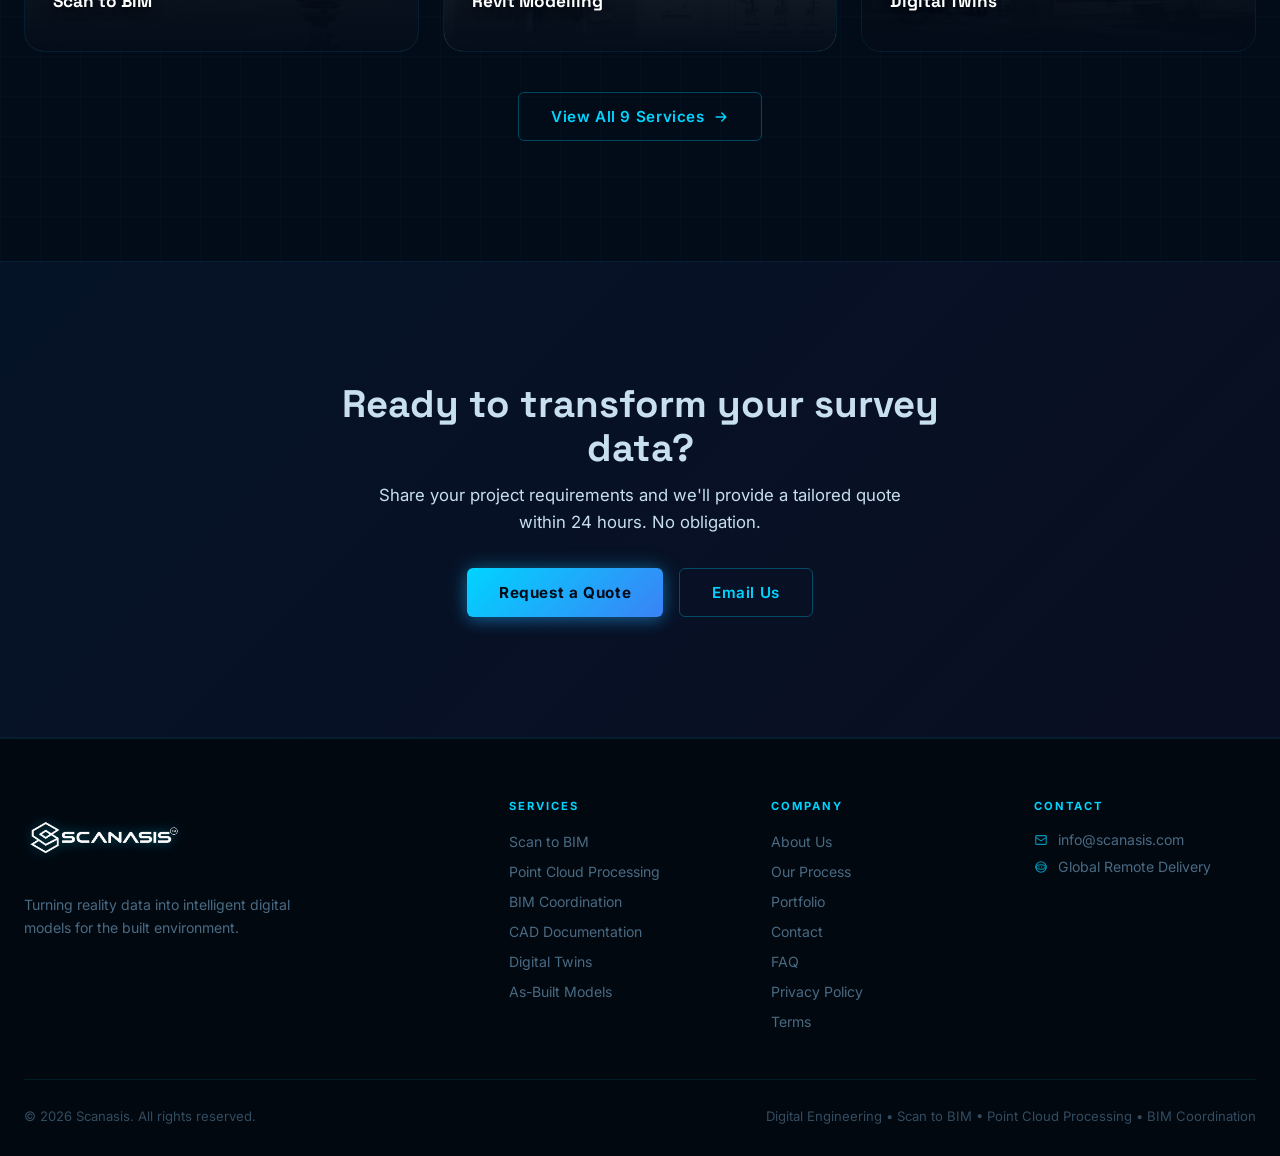
==== commit 278abaaa: "Publish tested Scanasis website" ====
--- a/index.html
+++ b/index.html
@@ -222,7 +222,7 @@
         <p class="cta-sub">Share your project requirements and we'll provide a tailored quote within 24 hours. No obligation.</p>
         <div class="cta-actions">
           <a href="contact.html" class="btn btn-primary btn-lg">Request a Quote</a>
-          <a href="mailto:scanasis@outlook.com" class="btn btn-ghost btn-lg">Email Us</a>
+          <a href="mailto:info@scanasis.com" class="btn btn-ghost btn-lg">Email Us</a>
         </div>
       </div>
     </div>
@@ -255,6 +255,9 @@
             <li><a href="services.html" class="footer-link">Our Process</a></li>
             <li><a href="portfolio.html" class="footer-link">Portfolio</a></li>
             <li><a href="contact.html" class="footer-link">Contact</a></li>
+            <li><a href="faq.html" class="footer-link">FAQ</a></li>
+            <li><a href="privacy.html" class="footer-link">Privacy Policy</a></li>
+            <li><a href="terms.html" class="footer-link">Terms</a></li>
           </ul>
         </div>
         <div class="footer-col">
@@ -265,7 +268,7 @@
                 <path d="M2 4a1 1 0 011-1h10a1 1 0 011 1v8a1 1 0 01-1 1H3a1 1 0 01-1-1V4z" stroke="currentColor" stroke-width="1.2"/>
                 <path d="M2 5l6 4 6-4" stroke="currentColor" stroke-width="1.2" stroke-linecap="round"/>
               </svg>
-              <a href="mailto:scanasis@outlook.com" class="footer-link">scanasis@outlook.com</a>
+              <a href="mailto:info@scanasis.com" class="footer-link">info@scanasis.com</a>
             </li>
             <li>
               <svg viewBox="0 0 16 16" fill="none" xmlns="http://www.w3.org/2000/svg" aria-hidden="true">
--- a/style.css
+++ b/style.css
@@ -1322,6 +1322,23 @@
 
 .footer-copy, .footer-legal { font-size: 0.82rem; color: var(--muted); opacity: 0.7; }
 
+/* ─── POLICY AND FAQ PAGES ───────────────────────────────────── */
+.policy-section, .faq-section { background: var(--bg); }
+.policy-container, .faq-container { max-width: 840px; }
+.policy-container { padding-top: 18px; }
+.policy-container h2 { margin-top: 42px; margin-bottom: 12px; color: var(--text); font-family: var(--font-display); font-size: clamp(1.3rem, 2.5vw, 1.8rem); }
+.policy-container p { max-width: 760px; color: var(--text-soft); font-size: 1rem; line-height: 1.85; }
+.policy-container a, .faq-item a { color: var(--cyan); }
+.policy-updated { color: var(--cyan) !important; font-size: 0.75rem !important; font-weight: 700; letter-spacing: 0.14em; text-transform: uppercase; }
+.policy-note { margin-top: 46px; padding: 18px 20px; border-left: 2px solid var(--cyan); background: rgba(0,212,255,0.05); font-size: 0.9rem !important; }
+.faq-container { display: flex; flex-direction: column; gap: 12px; }
+.faq-item { border: 1px solid var(--line); background: rgba(11,27,46,0.52); }
+.faq-item summary { cursor: pointer; list-style: none; padding: 22px 52px 22px 24px; color: var(--text); font-family: var(--font-display); font-size: 1.15rem; font-weight: 600; position: relative; }
+.faq-item summary::-webkit-details-marker { display: none; }
+.faq-item summary::after { content: '+'; position: absolute; right: 24px; color: var(--cyan); font-family: var(--font-body); font-size: 1.5rem; font-weight: 300; }
+.faq-item[open] summary::after { content: '−'; }
+.faq-item p { margin: 0; padding: 0 52px 24px 24px; color: var(--text-soft); line-height: 1.8; }
+
 /* ─── REVEAL ANIMATIONS ─────────────────────────────────────── */
 [class*="reveal-"] {
   opacity: 0;
